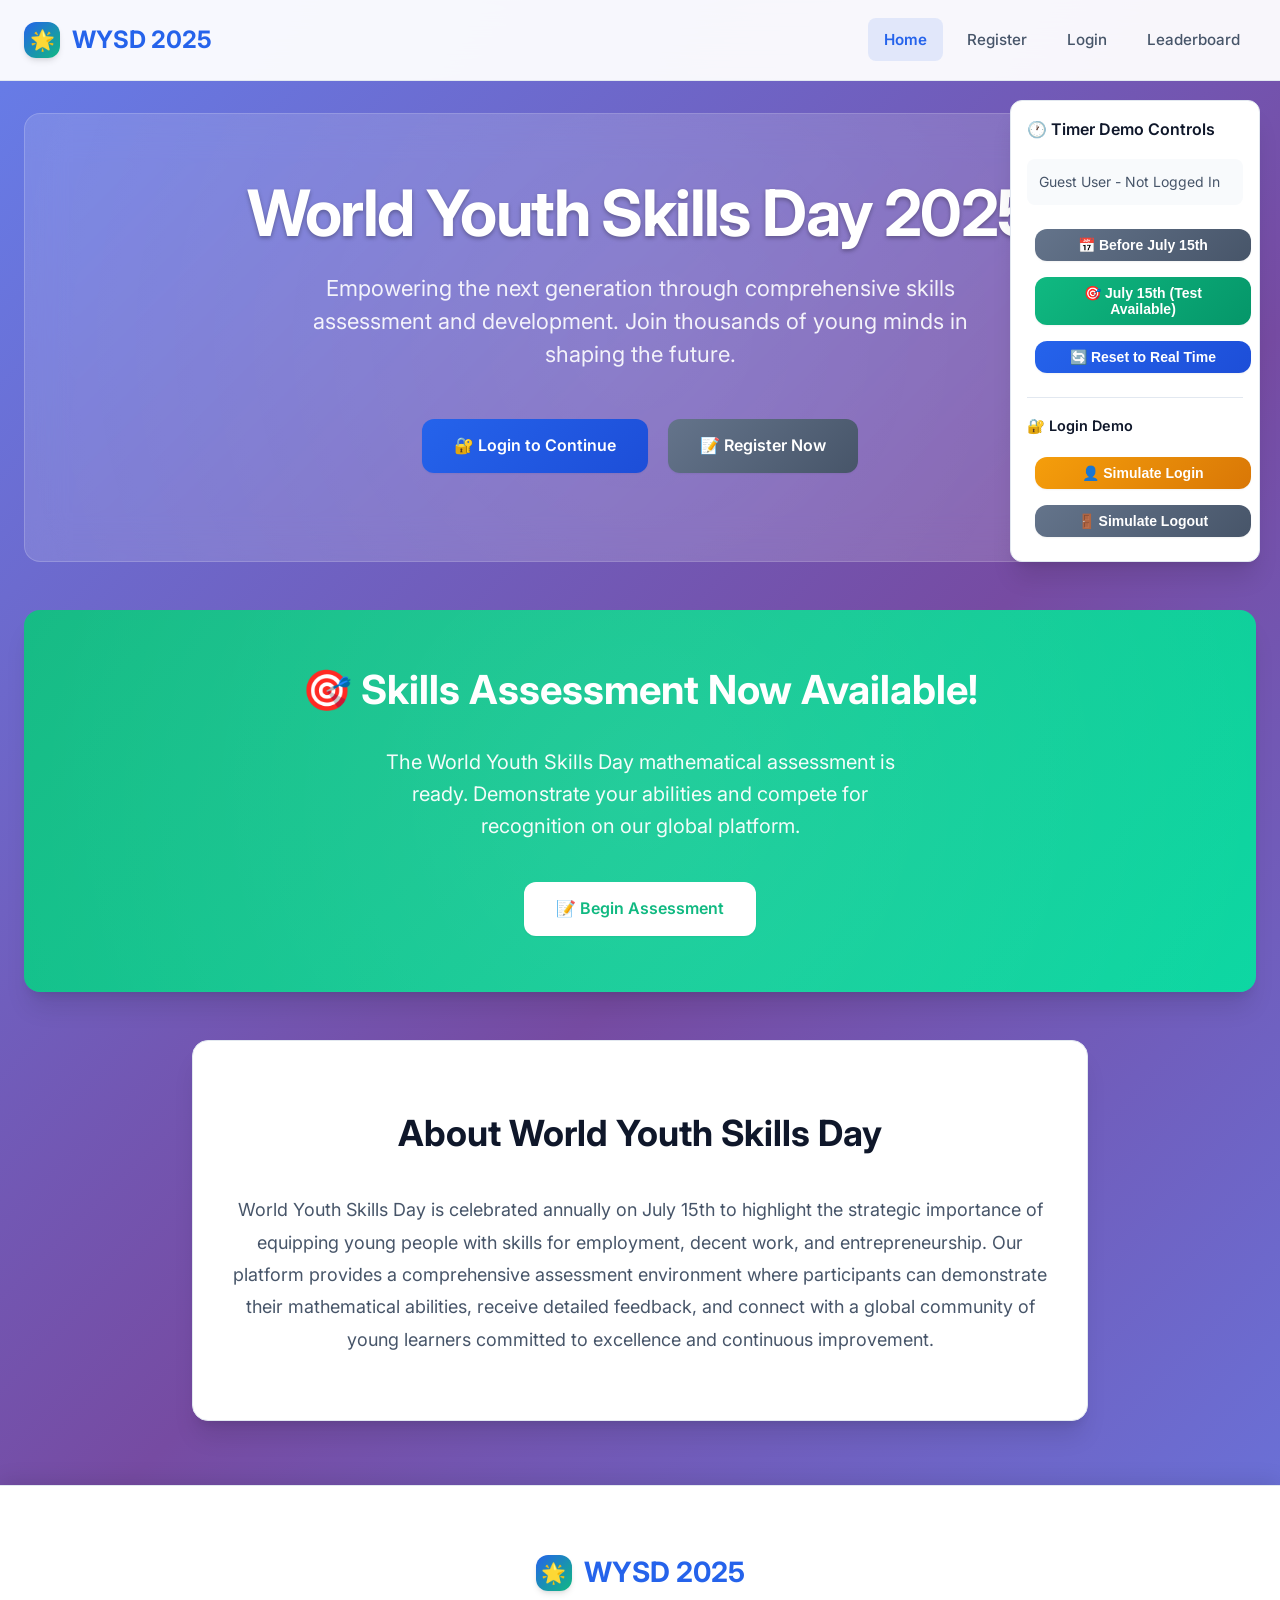
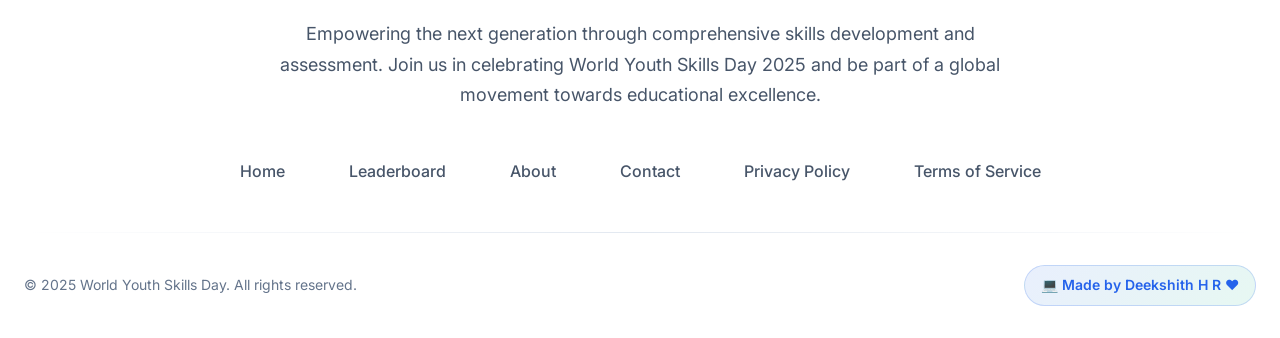
==== index.html @ 83faa848 "first commit" ====
<!DOCTYPE html>
<html lang="en">
<head>
    <meta charset="UTF-8">
    <meta name="viewport" content="width=device-width, initial-scale=1.0">
    <title>World Youth Skills Day 2025 - Empowering Tomorrow's Leaders</title>
    <meta name="description" content="Join World Youth Skills Day 2025 - A global initiative to test and develop mathematical skills among youth. Participate in our comprehensive assessment program.">
    <link rel="preconnect" href="https://fonts.googleapis.com">
    <link rel="preconnect" href="https://fonts.gstatic.com" crossorigin>
    <link href="https://fonts.googleapis.com/css2?family=Inter:wght@300;400;500;600;700&display=swap" rel="stylesheet">
    <style>
        :root {
            --primary-color: #2563eb;
            --primary-hover: #1d4ed8;
            --secondary-color: #64748b;
            --accent-color: #10b981;
            --accent-hover: #059669;
            --danger-color: #ef4444;
            --danger-hover: #dc2626;
            --warning-color: #f59e0b;
            --warning-hover: #d97706;
            --background-primary: #ffffff;
            --background-secondary: #f8fafc;
            --background-accent: #f1f5f9;
            --text-primary: #0f172a;
            --text-secondary: #475569;
            --text-tertiary: #64748b;
            --border-color: #e2e8f0;
            --border-hover: #cbd5e1;
            --shadow-sm: 0 1px 2px 0 rgb(0 0 0 / 0.05);
            --shadow-md: 0 4px 6px -1px rgb(0 0 0 / 0.1), 0 2px 4px -2px rgb(0 0 0 / 0.1);
            --shadow-lg: 0 10px 15px -3px rgb(0 0 0 / 0.1), 0 4px 6px -4px rgb(0 0 0 / 0.1);
            --shadow-xl: 0 20px 25px -5px rgb(0 0 0 / 0.1), 0 8px 10px -6px rgb(0 0 0 / 0.1);
            --radius-sm: 0.375rem;
            --radius-md: 0.5rem;
            --radius-lg: 0.75rem;
            --radius-xl: 1rem;
        }

        * {
            margin: 0;
            padding: 0;
            box-sizing: border-box;
        }

        body {
            font-family: 'Inter', -apple-system, BlinkMacSystemFont, 'Segoe UI', sans-serif;
            line-height: 1.6;
            color: var(--text-primary);
            background: linear-gradient(135deg, #667eea 0%, #764ba2 50%, #667eea 100%);
            min-height: 100vh;
            -webkit-font-smoothing: antialiased;
            -moz-osx-font-smoothing: grayscale;
        }

        .container {
            max-width: 1280px;
            margin: 0 auto;
            padding: 0 1.5rem;
        }

        /* Professional Header */
        header {
            background: rgba(255, 255, 255, 0.95);
            backdrop-filter: blur(20px);
            border-bottom: 1px solid var(--border-color);
            position: sticky;
            top: 0;
            z-index: 1000;
            transition: all 0.3s ease;
        }

        nav {
            display: flex;
            justify-content: space-between;
            align-items: center;
            max-width: 1280px;
            margin: 0 auto;
            padding: 1rem 1.5rem;
            height: 80px;
        }

        .logo {
            display: flex;
            align-items: center;
            gap: 0.75rem;
            text-decoration: none;
            color: var(--primary-color);
            font-weight: 700;
            font-size: 1.5rem;
            transition: all 0.3s ease;
        }

        .logo:hover {
            transform: translateY(-1px);
        }

        .logo-icon {
            width: 36px;
            height: 36px;
            background: linear-gradient(135deg, var(--primary-color), var(--accent-color));
            border-radius: var(--radius-lg);
            display: flex;
            align-items: center;
            justify-content: center;
            color: white;
            font-size: 1.25rem;
            box-shadow: var(--shadow-md);
        }

        /* Desktop Navigation */
        .nav-links {
            display: flex;
            list-style: none;
            gap: 0.5rem;
            align-items: center;
        }

        .nav-links a {
            text-decoration: none;
            color: var(--text-secondary);
            font-weight: 500;
            font-size: 0.95rem;
            padding: 0.75rem 1rem;
            border-radius: var(--radius-md);
            transition: all 0.3s ease;
            position: relative;
        }

        .nav-links a:hover {
            color: var(--primary-color);
            background: rgba(37, 99, 235, 0.1);
            transform: translateY(-1px);
        }

        .nav-links a.active {
            color: var(--primary-color);
            background: rgba(37, 99, 235, 0.1);
            font-weight: 600;
        }

        /* User Info Section */
        .user-info {
            display: flex;
            align-items: center;
            gap: 1rem;
        }

        .user-avatar {
            width: 40px;
            height: 40px;
            background: linear-gradient(135deg, var(--primary-color), var(--accent-color));
            border-radius: 50%;
            display: flex;
            align-items: center;
            justify-content: center;
            color: white;
            font-weight: 600;
            font-size: 1rem;
            box-shadow: var(--shadow-md);
        }

        .user-details {
            display: flex;
            flex-direction: column;
        }

        .user-name {
            font-weight: 600;
            color: var(--text-primary);
            font-size: 0.9rem;
            line-height: 1.2;
        }

        .user-badge {
            background: linear-gradient(135deg, var(--accent-color), #06d6a0);
            color: white;
            padding: 0.125rem 0.5rem;
            border-radius: 9999px;
            font-size: 0.7rem;
            font-weight: 600;
            text-transform: uppercase;
            letter-spacing: 0.025em;
        }

        .logout-btn {
            background: var(--danger-color);
            color: white;
            border: none;
            padding: 0.5rem 1rem;
            border-radius: var(--radius-md);
            cursor: pointer;
            font-size: 0.875rem;
            font-weight: 500;
            transition: all 0.3s ease;
            box-shadow: var(--shadow-sm);
        }

        .logout-btn:hover {
            background: var(--danger-hover);
            transform: translateY(-1px);
            box-shadow: var(--shadow-md);
        }

        /* Mobile Menu Toggle */
        .mobile-menu-toggle {
            display: none;
            background: var(--primary-color);
            color: white;
            border: none;
            padding: 0.75rem;
            border-radius: var(--radius-md);
            cursor: pointer;
            font-size: 1.125rem;
            transition: all 0.3s ease;
            box-shadow: var(--shadow-sm);
        }

        .mobile-menu-toggle:hover {
            background: var(--primary-hover);
            transform: scale(1.05);
        }

        .mobile-menu-toggle:active {
            transform: scale(0.95);
        }

        /* Mobile Navigation */
        .mobile-nav-overlay {
            position: fixed;
            top: 0;
            left: 0;
            width: 100%;
            height: 100%;
            background: rgba(0, 0, 0, 0.5);
            backdrop-filter: blur(4px);
            z-index: 1001;
            opacity: 0;
            visibility: hidden;
            transition: all 0.3s ease;
        }

        .mobile-nav-overlay.active {
            opacity: 1;
            visibility: visible;
        }

        .mobile-nav-menu {
            position: fixed;
            top: 0;
            right: -100%;
            width: min(400px, 85vw);
            height: 100%;
            background: var(--background-primary);
            box-shadow: var(--shadow-xl);
            transition: right 0.3s ease;
            z-index: 1002;
            display: flex;
            flex-direction: column;
        }

        .mobile-nav-menu.open {
            right: 0;
        }

        .mobile-nav-header {
            background: linear-gradient(135deg, var(--primary-color), var(--accent-color));
            color: white;
            padding: 2rem 1.5rem;
            display: flex;
            justify-content: space-between;
            align-items: center;
        }

        .mobile-nav-title {
            font-weight: 700;
            font-size: 1.25rem;
            display: flex;
            align-items: center;
            gap: 0.75rem;
        }

        .mobile-close-btn {
            background: rgba(255, 255, 255, 0.2);
            border: none;
            color: white;
            font-size: 1.5rem;
            cursor: pointer;
            padding: 0.5rem;
            border-radius: var(--radius-md);
            transition: all 0.3s ease;
            width: 40px;
            height: 40px;
            display: flex;
            align-items: center;
            justify-content: center;
        }

        .mobile-close-btn:hover {
            background: rgba(255, 255, 255, 0.3);
            transform: scale(1.1);
        }

        .mobile-nav-content {
            flex: 1;
            padding: 1.5rem;
            display: flex;
            flex-direction: column;
            overflow-y: auto;
        }

        .mobile-nav-links {
            list-style: none;
            margin-bottom: 2rem;
        }

        .mobile-nav-links li {
            margin-bottom: 0.25rem;
        }

        .mobile-nav-links a {
            text-decoration: none;
            color: var(--text-secondary);
            font-weight: 500;
            font-size: 1rem;
            padding: 1rem 1.25rem;
            display: flex;
            align-items: center;
            gap: 1rem;
            border-radius: var(--radius-lg);
            transition: all 0.3s ease;
            border-left: 3px solid transparent;
        }

        .mobile-nav-links a:hover {
            background: var(--background-accent);
            color: var(--primary-color);
            border-left-color: var(--primary-color);
            transform: translateX(0.25rem);
        }

        .mobile-nav-links a.active {
            background: linear-gradient(135deg, var(--primary-color), var(--accent-color));
            color: white;
            border-left-color: var(--warning-color);
            box-shadow: var(--shadow-md);
        }

        .mobile-user-section {
            border-top: 1px solid var(--border-color);
            padding-top: 1.5rem;
            margin-top: auto;
        }

        .mobile-user-info {
            display: flex;
            align-items: center;
            gap: 1rem;
            margin-bottom: 1.5rem;
            padding: 1rem;
            background: var(--background-secondary);
            border-radius: var(--radius-lg);
        }

        /* Professional Hero Section */
        .hero {
            text-align: center;
            padding: 4rem 0 5rem;
            background: rgba(255, 255, 255, 0.1);
            border-radius: var(--radius-xl);
            margin: 2rem 0;
            backdrop-filter: blur(20px);
            border: 1px solid rgba(255, 255, 255, 0.2);
            position: relative;
            overflow: hidden;
        }

        .hero::before {
            content: '';
            position: absolute;
            top: -50%;
            left: -50%;
            width: 200%;
            height: 200%;
            background: radial-gradient(circle, rgba(255,255,255,0.1) 0%, transparent 70%);
            animation: heroFloat 8s ease-in-out infinite;
        }

        @keyframes heroFloat {
            0%, 100% { transform: translateY(0px) rotate(0deg); }
            50% { transform: translateY(-30px) rotate(180deg); }
        }

        .hero-content {
            position: relative;
            z-index: 2;
        }

        .hero h1 {
            font-size: clamp(2.5rem, 5vw, 4rem);
            font-weight: 700;
            margin-bottom: 1.5rem;
            color: white;
            text-shadow: 0 2px 4px rgba(0,0,0,0.3);
            line-height: 1.1;
            letter-spacing: -0.025em;
        }

        .hero-subtitle {
            font-size: clamp(1.1rem, 2vw, 1.375rem);
            margin-bottom: 2.5rem;
            color: rgba(255, 255, 255, 0.9);
            font-weight: 400;
            max-width: 42rem;
            margin-left: auto;
            margin-right: auto;
            line-height: 1.5;
        }

        .hero-welcome {
            background: rgba(255, 255, 255, 0.15);
            backdrop-filter: blur(10px);
            padding: 2rem;
            border-radius: var(--radius-xl);
            margin-bottom: 2.5rem;
            border: 1px solid rgba(255, 255, 255, 0.2);
            max-width: 32rem;
            margin-left: auto;
            margin-right: auto;
        }

        .hero-welcome h2 {
            color: white;
            margin-bottom: 0.75rem;
            font-size: 1.75rem;
            font-weight: 600;
        }

        .hero-welcome p {
            color: rgba(255, 255, 255, 0.9);
            font-size: 1.125rem;
        }

        /* Professional Buttons */
        .btn {
            display: inline-flex;
            align-items: center;
            justify-content: center;
            gap: 0.5rem;
            padding: 0.875rem 2rem;
            font-size: 1rem;
            font-weight: 600;
            text-decoration: none;
            border-radius: var(--radius-lg);
            transition: all 0.3s ease;
            border: none;
            cursor: pointer;
            margin: 0.5rem;
            box-shadow: var(--shadow-sm);
            position: relative;
            overflow: hidden;
        }

        .btn::before {
            content: '';
            position: absolute;
            top: 50%;
            left: 50%;
            width: 0;
            height: 0;
            background: rgba(255, 255, 255, 0.2);
            border-radius: 50%;
            transform: translate(-50%, -50%);
            transition: width 0.3s, height 0.3s;
        }

        .btn:hover::before {
            width: 200%;
            height: 200%;
        }

        .btn:hover {
            transform: translateY(-2px);
            box-shadow: var(--shadow-lg);
        }

        .btn:active {
            transform: translateY(0);
        }

        .btn.primary {
            background: linear-gradient(135deg, var(--primary-color), var(--primary-hover));
            color: white;
        }

        .btn.secondary {
            background: linear-gradient(135deg, var(--secondary-color), #475569);
            color: white;
        }

        .btn.success {
            background: linear-gradient(135deg, var(--accent-color), var(--accent-hover));
            color: white;
        }

        .btn.warning {
            background: linear-gradient(135deg, var(--warning-color), var(--warning-hover));
            color: white;
        }

        .btn:disabled {
            opacity: 0.6;
            cursor: not-allowed;
            transform: none;
        }

        /* Professional Quick Actions */
        .quick-actions {
            background: var(--background-primary);
            padding: 3rem 2.5rem;
            border-radius: var(--radius-xl);
            margin: 3rem 0;
            text-align: center;
            box-shadow: var(--shadow-xl);
            border: 1px solid var(--border-color);
        }

        .quick-actions h2 {
            margin-bottom: 1rem;
            color: var(--text-primary);
            font-size: 2.25rem;
            font-weight: 700;
        }

        .quick-actions-subtitle {
            color: var(--text-secondary);
            font-size: 1.125rem;
            margin-bottom: 3rem;
            max-width: 32rem;
            margin-left: auto;
            margin-right: auto;
        }

        .actions-grid {
            display: grid;
            grid-template-columns: repeat(auto-fit, minmax(280px, 1fr));
            gap: 2rem;
            margin-top: 2rem;
        }

        .action-card {
            background: var(--background-secondary);
            padding: 2.5rem 2rem;
            border-radius: var(--radius-xl);
            text-align: center;
            transition: all 0.3s ease;
            border: 1px solid var(--border-color);
            position: relative;
            overflow: hidden;
        }

        .action-card::before {
            content: '';
            position: absolute;
            top: -50%;
            right: -50%;
            width: 100%;
            height: 100%;
            background: linear-gradient(135deg, rgba(37, 99, 235, 0.05), rgba(16, 185, 129, 0.05));
            border-radius: 50%;
            transition: transform 0.3s ease;
        }

        .action-card:hover::before {
            transform: scale(1.5);
        }

        .action-card:hover {
            transform: translateY(-8px);
            box-shadow: var(--shadow-xl);
            border-color: var(--primary-color);
        }

        .action-card-icon {
            width: 64px;
            height: 64px;
            background: linear-gradient(135deg, var(--primary-color), var(--accent-color));
            border-radius: var(--radius-xl);
            display: flex;
            align-items: center;
            justify-content: center;
            color: white;
            font-size: 1.75rem;
            margin: 0 auto 1.5rem;
            box-shadow: var(--shadow-md);
        }

        .action-card h3 {
            color: var(--text-primary);
            margin-bottom: 1rem;
            font-size: 1.375rem;
            font-weight: 600;
            position: relative;
            z-index: 2;
        }

        .action-card p {
            color: var(--text-secondary);
            margin-bottom: 2rem;
            line-height: 1.6;
            position: relative;
            z-index: 2;
        }

        /* Professional Countdown */
        .countdown {
            background: var(--background-primary);
            padding: 3rem 2rem;
            border-radius: var(--radius-xl);
            margin: 3rem 0;
            text-align: center;
            box-shadow: var(--shadow-xl);
            border: 1px solid var(--border-color);
        }

        .countdown h2 {
            margin-bottom: 2rem;
            color: var(--text-primary);
            font-size: 2rem;
            font-weight: 700;
        }

        .countdown-display {
            display: flex;
            justify-content: center;
            gap: 1.5rem;
            flex-wrap: wrap;
        }

        .countdown-item {
            background: linear-gradient(135deg, var(--primary-color), var(--accent-color));
            color: white;
            padding: 2rem 1.5rem;
            border-radius: var(--radius-xl);
            min-width: 100px;
            text-align: center;
            position: relative;
            overflow: hidden;
            box-shadow: var(--shadow-lg);
        }

        .countdown-item::before {
            content: '';
            position: absolute;
            top: 0;
            left: -100%;
            width: 100%;
            height: 100%;
            background: linear-gradient(90deg, transparent, rgba(255,255,255,0.2), transparent);
            animation: shimmer 3s infinite;
        }

        @keyframes shimmer {
            0% { left: -100%; }
            100% { left: 100%; }
        }

        .countdown-item .number {
            font-size: 2.5rem;
            font-weight: 700;
            display: block;
            position: relative;
            z-index: 2;
            line-height: 1;
        }

        .countdown-item .label {
            font-size: 0.875rem;
            opacity: 0.9;
            position: relative;
            z-index: 2;
            font-weight: 500;
            text-transform: uppercase;
            letter-spacing: 0.05em;
        }

        /* Test Available Section */
        .test-available {
            background: linear-gradient(135deg, var(--accent-color), #06d6a0);
            color: white;
            padding: 3rem 2rem;
            border-radius: var(--radius-xl);
            text-align: center;
            margin: 3rem 0;
            box-shadow: var(--shadow-xl);
            position: relative;
            overflow: hidden;
        }

        .test-available::before {
            content: '';
            position: absolute;
            top: -50%;
            right: -50%;
            width: 200%;
            height: 200%;
            background: radial-gradient(circle, rgba(255,255,255,0.1) 0%, transparent 70%);
            animation: testPulse 6s ease-in-out infinite;
        }

        @keyframes testPulse {
            0%, 100% { transform: scale(1) rotate(0deg); }
            50% { transform: scale(1.1) rotate(180deg); }
        }

        .test-available h2 {
            margin-bottom: 1.5rem;
            font-size: 2.5rem;
            font-weight: 700;
            position: relative;
            z-index: 2;
        }

        .test-available p {
            font-size: 1.25rem;
            margin-bottom: 2rem;
            opacity: 0.95;
            position: relative;
            z-index: 2;
            max-width: 32rem;
            margin-left: auto;
            margin-right: auto;
        }

        /* About Section */
        .about-section {
            background: var(--background-primary);
            padding: 4rem 2.5rem;
            border-radius: var(--radius-xl);
            text-align: center;
            box-shadow: var(--shadow-xl);
            max-width: 56rem;
            margin: 3rem auto;
            border: 1px solid var(--border-color);
        }

        .about-section h2 {
            margin-bottom: 2rem;
            color: var(--text-primary);
            font-size: 2.25rem;
            font-weight: 700;
        }

        .about-section p {
            line-height: 1.8;
            color: var(--text-secondary);
            font-size: 1.125rem;
        }

        /* Professional Footer */
        .footer {
            background: var(--background-primary);
            backdrop-filter: blur(20px);
            padding: 4rem 0 2rem;
            margin-top: 4rem;
            box-shadow: 0 -4px 20px rgba(0,0,0,0.1);
            border-top: 1px solid var(--border-color);
        }

        .footer-content {
            max-width: 1280px;
            margin: 0 auto;
            padding: 0 1.5rem;
            text-align: center;
        }

        .footer-logo {
            font-size: 1.75rem;
            font-weight: 700;
            color: var(--primary-color);
            margin-bottom: 1.5rem;
            display: flex;
            align-items: center;
            justify-content: center;
            gap: 0.75rem;
        }

        .footer-description {
            color: var(--text-secondary);
            margin-bottom: 2.5rem;
            font-size: 1.125rem;
            max-width: 48rem;
            margin-left: auto;
            margin-right: auto;
            line-height: 1.7;
        }

        .footer-links {
            display: flex;
            justify-content: center;
            gap: 2rem;
            margin-bottom: 2.5rem;
            flex-wrap: wrap;
        }

        .footer-links a {
            color: var(--text-secondary);
            text-decoration: none;
            font-weight: 500;
            transition: all 0.3s ease;
            padding: 0.5rem 1rem;
            border-radius: var(--radius-md);
        }

        .footer-links a:hover {
            color: var(--primary-color);
            background: rgba(37, 99, 235, 0.1);
            transform: translateY(-1px);
        }

        .footer-divider {
            height: 1px;
            background: linear-gradient(90deg, transparent, var(--border-color), transparent);
            margin: 2rem 0;
        }

        .footer-bottom {
            display: flex;
            justify-content: space-between;
            align-items: center;
            color: var(--text-tertiary);
            font-size: 0.875rem;
            flex-wrap: wrap;
            gap: 1rem;
        }

        .footer-copyright {
            display: flex;
            align-items: center;
            gap: 0.5rem;
        }

        .footer-developer {
            display: flex;
            align-items: center;
            gap: 0.5rem;
            color: var(--primary-color);
            font-weight: 600;
            background: linear-gradient(135deg, rgba(37, 99, 235, 0.1), rgba(16, 185, 129, 0.1));
            padding: 0.5rem 1rem;
            border-radius: 9999px;
            border: 1px solid rgba(37, 99, 235, 0.2);
        }

        /* Loading State */
        .loading {
            text-align: center;
            padding: 3rem;
            color: rgba(255, 255, 255, 0.9);
        }

        .spinner {
            width: 40px;
            height: 40px;
            border: 3px solid rgba(255, 255, 255, 0.3);
            border-top: 3px solid white;
            border-radius: 50%;
            animation: spin 1s linear infinite;
            display: inline-block;
            margin-bottom: 1rem;
        }

        @keyframes spin {
            0% { transform: rotate(0deg); }
            100% { transform: rotate(360deg); }
        }

        /* Utility Classes */
        .hidden {
            display: none !important;
        }

        .sr-only {
            position: absolute;
            width: 1px;
            height: 1px;
            padding: 0;
            margin: -1px;
            overflow: hidden;
            clip: rect(0, 0, 0, 0);
            white-space: nowrap;
            border: 0;
        }

        /* Demo Controls */
        .demo-controls {
            position: fixed;
            top: 100px;
            right: 20px;
            background: var(--background-primary);
            padding: 1rem;
            border-radius: var(--radius-lg);
            box-shadow: var(--shadow-xl);
            border: 1px solid var(--border-color);
            z-index: 999;
            max-width: 250px;
        }

        .demo-controls h3 {
            margin-bottom: 1rem;
            color: var(--text-primary);
            font-size: 1rem;
            font-weight: 600;
        }

        .demo-controls button {
            width: 100%;
            margin-bottom: 0.5rem;
            padding: 0.5rem 1rem;
            font-size: 0.875rem;
        }

        .demo-status {
            background: var(--background-secondary);
            padding: 0.75rem;
            border-radius: var(--radius-md);
            margin-bottom: 1rem;
            color: var(--text-secondary);
            font-size: 0.875rem;
        }

        .demo-login-section {
            border-top: 1px solid var(--border-color);
            padding-top: 1rem;
            margin-top: 1rem;
        }

        .demo-login-section h4 {
            color: var(--text-primary);
            font-size: 0.9rem;
            font-weight: 600;
            margin-bottom: 0.75rem;
        }

        /* Responsive Design */
        @media (max-width: 768px) {
            .nav-links {
                display: none;
            }

            .user-info {
                display: none;
            }

            .mobile-menu-toggle {
                display: block;
            }

            .container {
                padding: 0 1rem;
            }

            .hero {
                padding: 3rem 0 4rem;
                margin: 1.5rem 0;
            }

            .quick-actions {
                padding: 2.5rem 1.5rem;
            }

            .actions-grid {
                grid-template-columns: 1fr;
                gap: 1.5rem;
            }

            .action-card {
                padding: 2rem 1.5rem;
            }

            .countdown {
                padding: 2.5rem 1.5rem;
            }

            .countdown-display {
                gap: 1rem;
            }

            .countdown-item {
                min-width: 80px;
                padding: 1.5rem 1rem;
            }

            .countdown-item .number {
                font-size: 2rem;
            }

            .footer-bottom {
                flex-direction: column;
                text-align: center;
                gap: 1.5rem;
            }

            .footer-links {
                gap: 1.5rem;
                justify-content: center;
            }

            .demo-controls {
                position: relative;
                top: auto;
                right: auto;
                margin: 2rem auto;
                width: 100%;
                max-width: none;
            }
        }

        @media (max-width: 480px) {
            .hero h1 {
                font-size: 2rem;
            }
            
            .countdown-item .number {
                font-size: 1.75rem;
            }

            .hero-welcome h2 {
                font-size: 1.5rem;
            }

            .mobile-nav-menu {
                width: 100%;
                right: -100%;
            }

            .footer-links {
                flex-direction: column;
                gap: 1rem;
            }

            .about-section {
                padding: 3rem 1.5rem;
            }
        }
    </style>
</head>
<body>
    <header>
        <nav>
            <a href="index.html" class="logo" aria-label="WYSD 2025 Home">
                <div class="logo-icon">🌟</div>
                <span>WYSD 2025</span>
            </a>

            <!-- Desktop Navigation -->
            <ul class="nav-links" id="guestNav" role="menubar">
                <li role="none"><a href="index.html" class="active" role="menuitem">Home</a></li>
                <li role="none"><a href="register.html" role="menuitem">Register</a></li>
                <li role="none"><a href="login.html" role="menuitem">Login</a></li>
                <li role="none"><a href="leaderboard.html" role="menuitem">Leaderboard</a></li>
            </ul>

            <!-- User Navigation (Hidden by default) -->
            <ul class="nav-links hidden" id="userNav" role="menubar">
                <li role="none"><a href="index.html" class="active" role="menuitem">Home</a></li>
                <li role="none"><a href="dashboard.html" role="menuitem">Dashboard</a></li>
                <li role="none"><a href="test.html" role="menuitem">Test</a></li>
                <li role="none"><a href="leaderboard.html" role="menuitem">Leaderboard</a></li>
            </ul>

            <!-- Desktop User Info -->
            <div class="user-info hidden" id="userInfo">
                <div class="user-avatar" id="userAvatar" aria-label="User Avatar">U</div>
                <div class="user-details">
                    <span class="user-name" id="userName">User</span>
                    <span class="user-badge">PARTICIPANT</span>
                </div>
                <button class="logout-btn" onclick="logout()" aria-label="Logout">Logout</button>
            </div>

            <!-- Mobile Menu Toggle -->
            <button 
                class="mobile-menu-toggle" 
                onclick="toggleMobileMenu()" 
                aria-label="Open navigation menu"
                aria-expanded="false"
                aria-controls="mobileNavMenu"
            >
                ☰
            </button>
        </nav>
    </header>

    <!-- Mobile Navigation Overlay -->
    <div class="mobile-nav-overlay" id="mobileNavOverlay" onclick="closeMobileMenu()"></div>
    
    <!-- Mobile Navigation Menu -->
    <div class="mobile-nav-menu" id="mobileNavMenu" role="dialog" aria-modal="true" aria-labelledby="mobileNavTitle">
        <div class="mobile-nav-header">
            <div class="mobile-nav-title" id="mobileNavTitle">
                <div class="logo-icon">🌟</div>
                WYSD 2025
            </div>
            <button 
                class="mobile-close-btn" 
                onclick="closeMobileMenu()" 
                aria-label="Close navigation menu"
            >
                ×
            </button>
        </div>
        
        <div class="mobile-nav-content">
            <!-- Guest Mobile Navigation -->
            <ul class="mobile-nav-links" id="mobileGuestNav" role="menu">
                <li role="none"><a href="index.html" class="active" role="menuitem">🏠 Home</a></li>
                <li role="none"><a href="register.html" role="menuitem">📝 Register</a></li>
                <li role="none"><a href="login.html" role="menuitem">🔐 Login</a></li>
                <li role="none"><a href="leaderboard.html" role="menuitem">🏆 Leaderboard</a></li>
            </ul>

            <!-- User Mobile Navigation (Hidden by default) -->
            <ul class="mobile-nav-links hidden" id="mobileUserNav" role="menu">
                <li role="none"><a href="index.html" class="active" role="menuitem">🏠 Home</a></li>
                <li role="none"><a href="dashboard.html" role="menuitem">📊 Dashboard</a></li>
                <li role="none"><a href="test.html" role="menuitem">📝 Test</a></li>
                <li role="none"><a href="leaderboard.html" role="menuitem">🏆 Leaderboard</a></li>
            </ul>
            
            <!-- Mobile User Section -->
            <div class="mobile-user-section hidden" id="mobileUserSection">
                <div class="mobile-user-info">
                    <div class="user-avatar" id="mobileUserAvatar">U</div>
                    <div>
                        <div class="user-name" id="mobileUserName">User</div>
                        <div class="user-badge">PARTICIPANT</div>
                    </div>
                </div>
                <button class="btn primary" onclick="logout()" style="width: 100%;">
                    🔐 Logout
                </button>
            </div>
        </div>
    </div>

    <!-- Demo Controls -->
    <div class="demo-controls">
        <h3>🕐 Timer Demo Controls</h3>
        <div class="demo-status" id="demoStatus">
            Current Status: Loading...
        </div>
        <button class="btn secondary" onclick="simulateBeforeJuly15()">
            📅 Before July 15th
        </button>
        <button class="btn success" onclick="simulateJuly15()">
            🎯 July 15th (Test Available)
        </button>
        <button class="btn primary" onclick="resetToActualTime()">
            🔄 Reset to Real Time
        </button>
        
        <div class="demo-login-section">
            <h4>🔐 Login Demo</h4>
            <button class="btn warning" onclick="simulateLogin()">
                👤 Simulate Login
            </button>
            <button class="btn secondary" onclick="simulateLogout()">
                🚪 Simulate Logout
            </button>
        </div>
    </div>

    <div class="container">
        <!-- Loading State -->
        <div id="loadingState" class="hero">
            <div class="loading">
                <div class="spinner"></div>
                <h2>Loading Your Experience...</h2>
                <p>Preparing the World Youth Skills Day platform</p>
            </div>
        </div>

        <!-- Guest User Content -->
        <div id="guestContent" class="hidden">
            <div class="hero">
                <div class="hero-content">
                    <h1>World Youth Skills Day 2025</h1>
                    <p class="hero-subtitle">
                        Empowering the next generation through comprehensive skills assessment and development. 
                        Join thousands of young minds in shaping the future.
                    </p>
                    <div>
                        <a href="login.html" class="btn primary">
                            🔐 Login to Continue
                        </a>
                        <a href="register.html" class="btn secondary">
                            📝 Register Now
                        </a>
                    </div>
                </div>
            </div>
        </div>

        <!-- Logged-in User Content -->
        <div id="userContent" class="hidden">
            <div class="hero">
                <div class="hero-content">
                    <h1>World Youth Skills Day 2025</h1>
                    <div class="hero-welcome">
                        <h2>Welcome back! 👋</h2>
                        <p>Ready to showcase your skills and compete with talented individuals worldwide?</p>
                    </div>
                    <div id="userActionButtons">
                        <!-- Buttons will be dynamically inserted here -->
                    </div>
                </div>
            </div>

            <div class="quick-actions">
                <h2>🚀 Quick Actions</h2>
                <p class="quick-actions-subtitle">
                    Access your personalized dashboard and explore available features
                </p>
                <div class="actions-grid">
                    <div class="action-card">
                        <div class="action-card-icon">📊</div>
                        <h3>Personal Dashboard</h3>
                        <p>Monitor your progress, view detailed analytics, and track your performance metrics</p>
                        <a href="dashboard.html" class="btn secondary">Access Dashboard</a>
                    </div>
                    <div class="action-card">
                        <div class="action-card-icon">🏆</div>
                        <h3>Global Leaderboard</h3>
                        <p>See how you rank against participants worldwide and discover top performers</p>
                        <a href="leaderboard.html" class="btn secondary">View Rankings</a>
                    </div>
                    <div class="action-card" id="testActionCard">
                        <div class="action-card-icon">📝</div>
                        <h3>Skills Assessment</h3>
                        <p id="testActionText">Participate in our comprehensive mathematical skills evaluation</p>
                        <div id="testActionButton">
                            <!-- Button will be dynamically inserted -->
                        </div>
                    </div>
                </div>
            </div>
        </div>

        <!-- Countdown Timer (shown when test is not available) -->
        <div class="countdown" id="countdownSection">
            <h2 id="countdownTitle">Assessment Available July 15th</h2>
            <div class="countdown-display" id="countdownDisplay">
                <div class="countdown-item">
                    <span class="number" id="days">00</span>
                    <span class="label">Days</span>
                </div>
                <div class="countdown-item">
                    <span class="number" id="hours">00</span>
                    <span class="label">Hours</span>
                </div>
                <div class="countdown-item">
                    <span class="number" id="minutes">00</span>
                    <span class="label">Minutes</span>
                </div>
                <div class="countdown-item">
                    <span class="number" id="seconds">00</span>
                    <span class="label">Seconds</span>
                </div>
            </div>
        </div>

        <!-- Test Available Section (shown when test is available) -->
        <div class="test-available hidden" id="testAvailableSection">
            <h2>🎯 Skills Assessment Now Available!</h2>
            <p>
                The World Youth Skills Day mathematical assessment is ready. 
                Demonstrate your abilities and compete for recognition on our global platform.
            </p>
            <a href="test.html" class="btn" style="background: white; color: var(--accent-color); font-weight: 600;">
                📝 Begin Assessment
            </a>
        </div>

        <div class="about-section">
            <h2>About World Youth Skills Day</h2>
            <p>
                World Youth Skills Day is celebrated annually on July 15th to highlight the strategic importance 
                of equipping young people with skills for employment, decent work, and entrepreneurship. 
                Our platform provides a comprehensive assessment environment where participants can demonstrate 
                their mathematical abilities, receive detailed feedback, and connect with a global community 
                of young learners committed to excellence and continuous improvement.
            </p>
        </div>
    </div>

    <!-- Professional Footer -->
    <footer class="footer">
        <div class="footer-content">
            <div class="footer-logo">
                <div class="logo-icon">🌟</div>
                WYSD 2025
            </div>
            <p class="footer-description">
                Empowering the next generation through comprehensive skills development and assessment. 
                Join us in celebrating World Youth Skills Day 2025 and be part of a global movement 
                towards educational excellence.
            </p>
            
            <div class="footer-links">
                <a href="index.html">Home</a>
                <a href="leaderboard.html">Leaderboard</a>
                <a href="#about">About</a>
                <a href="#contact">Contact</a>
                <a href="#privacy">Privacy Policy</a>
                <a href="#terms">Terms of Service</a>
            </div>
            
            <div class="footer-divider"></div>
            
            <div class="footer-bottom">
                <div class="footer-copyright">
                    <span>© 2025 World Youth Skills Day. All rights reserved.</span>
                </div>
                <div class="footer-developer">
                    💻 Made by Deekshith H R ❤️
                </div>
            </div>
        </div>
    </footer>

    <script>
        // Global variables for timer control
        let countdownInterval;
        let simulatedDate = null; // null means use real time
        let currentUser = null;
        let isLoggedIn = false; // Track actual login state

        // Demo control functions
        window.simulateBeforeJuly15 = function() {
            simulatedDate = new Date('2025-07-10T10:30:00');
            updateDemoStatus('Simulating: July 10th, 2025 (Before July 15th)');
            updateCountdown();
            setupUserButtons();
        };

        window.simulateJuly15 = function() {
            simulatedDate = new Date('2025-07-15T00:00:00');
            updateDemoStatus('Simulating: July 15th, 2025 (Test Available)');
            updateCountdown();
            setupUserButtons();
        };

        window.resetToActualTime = function() {
            simulatedDate = null;
            updateDemoStatus('Using Real Time: ' + new Date().toLocaleDateString());
            updateCountdown();
            setupUserButtons();
        };

        // Demo login/logout functions
        window.simulateLogin = function() {
            const demoUser = {
                email: 'demo@wysd2025.com',
                name: 'Demo User',
                uid: 'demo-uid-' + Date.now()
            };

            // Store in localStorage
            localStorage.setItem('wysd_user', JSON.stringify(demoUser));
            
            // Update state
            currentUser = demoUser;
            isLoggedIn = true;
            
            // Update UI
            showContent(true, demoUser);
            updateDemoStatus('Demo User Logged In: ' + demoUser.email);
        };

        window.simulateLogout = function() {
            // Clear session
            localStorage.removeItem('wysd_user');
            
            // Update state
            currentUser = null;
            isLoggedIn = false;
            
            // Update UI
            showContent(false);
            updateDemoStatus('User Logged Out - Showing Guest Content');
        };

        function updateDemoStatus(status) {
            const statusElement = document.getElementById('demoStatus');
            if (statusElement) {
                statusElement.textContent = status;
            }
        }

        // Mobile navigation functions
        window.toggleMobileMenu = function() {
            const overlay = document.getElementById('mobileNavOverlay');
            const menu = document.getElementById('mobileNavMenu');
            const toggle = document.querySelector('.mobile-menu-toggle');
            
            if (!overlay || !menu || !toggle) return;
            
            overlay.classList.add('active');
            menu.classList.add('open');
            toggle.setAttribute('aria-expanded', 'true');
            document.body.style.overflow = 'hidden';
            
            const firstMenuItem = menu.querySelector('a[role="menuitem"]');
            if (firstMenuItem) firstMenuItem.focus();
        };

        window.closeMobileMenu = function() {
            const overlay = document.getElementById('mobileNavOverlay');
            const menu = document.getElementById('mobileNavMenu');
            const toggle = document.querySelector('.mobile-menu-toggle');
            
            if (!overlay || !menu || !toggle) return;
            
            overlay.classList.remove('active');
            menu.classList.remove('open');
            toggle.setAttribute('aria-expanded', 'false');
            document.body.style.overflow = '';
            toggle.focus();
        };

        // Generate user avatar initial
        function generateAvatar(name) {
            const initial = name ? name.charAt(0).toUpperCase() : 'U';
            const avatarElements = [
                document.getElementById('userAvatar'),
                document.getElementById('mobileUserAvatar')
            ];
            
            avatarElements.forEach(element => {
                if (element) element.textContent = initial;
            });
        }

        // Check if user is logged in - FIXED VERSION
        function checkAuthStatus() {
            const userSession = localStorage.getItem('wysd_user');
            
            if (userSession) {
                try {
                    const userData = JSON.parse(userSession);
                    // Validate the session data
                    if (userData && userData.email) {
                        return userData;
                    } else {
                        // Invalid session data, remove it
                        localStorage.removeItem('wysd_user');
                        return null;
                    }
                } catch (e) {
                    // Invalid JSON, remove it
                    localStorage.removeItem('wysd_user');
                    return null;
                }
            }
            
            // Return null if no valid session exists
            return null;
        }

        // Show content based on login status - FIXED VERSION
        function showContent(loggedIn, user = null) {
            const elements = {
                loadingState: document.getElementById('loadingState'),
                guestContent: document.getElementById('guestContent'),
                userContent: document.getElementById('userContent'),
                guestNav: document.getElementById('guestNav'),
                userNav: document.getElementById('userNav'),
                userInfo: document.getElementById('userInfo'),
                userName: document.getElementById('userName'),
                mobileGuestNav: document.getElementById('mobileGuestNav'),
                mobileUserNav: document.getElementById('mobileUserNav'),
                mobileUserSection: document.getElementById('mobileUserSection'),
                mobileUserName: document.getElementById('mobileUserName')
            };

            // Hide loading state
            if (elements.loadingState) {
                elements.loadingState.classList.add('hidden');
            }

            // Update login state
            isLoggedIn = loggedIn;
            currentUser = user;

            if (loggedIn && user) {
                // Show logged-in user content
                elements.guestContent?.classList.add('hidden');
                elements.userContent?.classList.remove('hidden');
                
                // Desktop navigation
                elements.guestNav?.classList.add('hidden');
                elements.userNav?.classList.remove('hidden');
                elements.userInfo?.classList.remove('hidden');
                
                // Mobile navigation
                elements.mobileGuestNav?.classList.add('hidden');
                elements.mobileUserNav?.classList.remove('hidden');
                elements.mobileUserSection?.classList.remove('hidden');
                
                // Update user info
                const displayName = user.name || user.email || 'User';
                if (elements.userName) {
                    elements.userName.textContent = displayName;
                }
                if (elements.mobileUserName) {
                    elements.mobileUserName.textContent = displayName;
                }
                
                // Generate avatar
                generateAvatar(displayName);
                
                // Setup user-specific buttons
                setupUserButtons();
            } else {
                // Show guest content
                elements.guestContent?.classList.remove('hidden');
                elements.userContent?.classList.add('hidden');
                
                // Desktop navigation
                elements.guestNav?.classList.remove('hidden');
                elements.userNav?.classList.add('hidden');
                elements.userInfo?.classList.add('hidden');
                
                // Mobile navigation
                elements.mobileGuestNav?.classList.remove('hidden');
                elements.mobileUserNav?.classList.add('hidden');
                elements.mobileUserSection?.classList.add('hidden');
            }

            // Always update countdown
            updateCountdown();
        }

        // Setup buttons based on test availability
        function setupUserButtons() {
            const userActionButtons = document.getElementById('userActionButtons');
            const testActionButton = document.getElementById('testActionButton');
            const testActionText = document.getElementById('testActionText');
            
            if (!userActionButtons || !testActionButton || !testActionText) return;
            
            const isTestAvailable = checkTestAvailability();
            
            if (isTestAvailable) {
                // Test is available
                userActionButtons.innerHTML = `
                    <a href="test.html" class="btn success">
                        📝 Begin Assessment
                    </a>
                    <a href="dashboard.html" class="btn secondary">
                        📊 View Dashboard
                    </a>
                    <a href="leaderboard.html" class="btn primary">
                        🏆 Global Rankings
                    </a>
                `;
                
                testActionText.textContent = "The comprehensive skills assessment is now available. Demonstrate your abilities and compete globally.";
                testActionButton.innerHTML = '<a href="test.html" class="btn success">Begin Assessment</a>';
            } else {
                // Test not available yet
                const timeLeft = getTimeUntilTest();
                
                userActionButtons.innerHTML = `
                    <a href="dashboard.html" class="btn secondary">
                        📊 View Dashboard
                    </a>
                    <a href="leaderboard.html" class="btn primary">
                        🏆 Current Rankings
                    </a>
                `;
                
                testActionText.textContent = `Assessment will be available on July 15th. ${timeLeft}`;
                testActionButton.innerHTML = '<button class="btn" disabled style="opacity: 0.6;">Assessment Coming Soon</button>';
            }
        }

        // Check if test is available
        function checkTestAvailability() {
            const currentTime = simulatedDate || new Date();
            const targetDate = new Date('2025-07-15T00:00:00');
            return currentTime >= targetDate;
        }

        // Get time until test
        function getTimeUntilTest() {
            const currentTime = simulatedDate || new Date();
            const targetDate = new Date('2025-07-15T00:00:00');
            const distance = targetDate.getTime() - currentTime.getTime();

            if (distance <= 0) {
                return "Assessment is now available!";
            }

            const days = Math.floor(distance / (1000 * 60 * 60 * 24));
            
            if (days > 0) {
                return `${days} day${days > 1 ? 's' : ''} remaining`;
            } else {
                const hours = Math.floor((distance % (1000 * 60 * 60 * 24)) / (1000 * 60 * 60));
                return `${hours} hour${hours > 1 ? 's' : ''} remaining`;
            }
        }

        // Enhanced countdown timer
        function updateCountdown() {
            const currentTime = simulatedDate || new Date();
            const targetDate = new Date('2025-07-15T00:00:00');
            const distance = targetDate.getTime() - currentTime.getTime();

            const countdownSection = document.getElementById('countdownSection');
            const testAvailableSection = document.getElementById('testAvailableSection');
            const countdownTitle = document.getElementById('countdownTitle');

            if (distance > 0) {
                // Show countdown - test not available yet
                countdownSection?.classList.remove('hidden');
                testAvailableSection?.classList.add('hidden');

                const days = Math.floor(distance / (1000 * 60 * 60 * 24));
                const hours = Math.floor((distance % (1000 * 60 * 60 * 24)) / (1000 * 60 * 60));
                const minutes = Math.floor((distance % (1000 * 60 * 60)) / (1000 * 60));
                const seconds = Math.floor((distance % (1000 * 60)) / 1000);

                // Update countdown title based on time remaining
                if (countdownTitle) {
                    if (days > 1) {
                        countdownTitle.textContent = `Assessment Available July 15th - ${days} Days Remaining`;
                    } else if (days === 1) {
                        countdownTitle.textContent = `Assessment Available Tomorrow!`;
                    } else if (hours > 0) {
                        countdownTitle.textContent = `Assessment Available Today - ${hours} Hours Remaining`;
                    } else {
                        countdownTitle.textContent = `Assessment Available Very Soon!`;
                    }
                }

                // Update countdown display
                const timeElements = {
                    days: document.getElementById('days'),
                    hours: document.getElementById('hours'),
                    minutes: document.getElementById('minutes'),
                    seconds: document.getElementById('seconds')
                };

                if (timeElements.days) timeElements.days.textContent = days.toString().padStart(2, '0');
                if (timeElements.hours) timeElements.hours.textContent = hours.toString().padStart(2, '0');
                if (timeElements.minutes) timeElements.minutes.textContent = minutes.toString().padStart(2, '0');
                if (timeElements.seconds) timeElements.seconds.textContent = seconds.toString().padStart(2, '0');
            } else {
                // Test is available - hide countdown, show test available section
                countdownSection?.classList.add('hidden');
                testAvailableSection?.classList.remove('hidden');
            }
        }

        // Enhanced logout function - FIXED VERSION
        window.logout = function() {
            if (confirm('Are you sure you want to logout?')) {
                // Clear all session data
                localStorage.removeItem('wysd_user');
                sessionStorage.removeItem('wysd_user');
                
                // Reset state variables
                currentUser = null;
                isLoggedIn = false;
                
                // Close mobile menu if open
                closeMobileMenu();
                
                // Update UI to show guest content
                showContent(false);
                
                // Update demo status
                updateDemoStatus('User logged out - Showing guest content');
                
                // Optional: Show success message
                console.log('User successfully logged out');
            }
        };

        // Initialize page
        function initializePage() {
            // Check for existing user session
            const user = checkAuthStatus();
            
            if (user) {
                // User is logged in
                currentUser = user;
                isLoggedIn = true;
                showContent(true, user);
                updateDemoStatus('User Logged In: ' + user.email);
            } else {
                // User is not logged in
                currentUser = null;
                isLoggedIn = false;
                showContent(false);
                updateDemoStatus('Guest User - Not Logged In');
            }

            // Start countdown timer (updates every second)
            countdownInterval = setInterval(updateCountdown, 1000);
        }

        // Event listeners
        document.addEventListener('DOMContentLoaded', function() {
            // Initialize the page after a brief loading simulation
            setTimeout(initializePage, 1000);

            // Mobile menu event listeners
            document.addEventListener('click', function(e) {
                const menu = document.getElementById('mobileNavMenu');
                const toggle = document.querySelector('.mobile-menu-toggle');
                
                if (menu && menu.classList.contains('open') && 
                    !menu.contains(e.target) && 
                    toggle && !toggle.contains(e.target)) {
                    closeMobileMenu();
                }
            });

            // Handle escape key to close mobile menu
            document.addEventListener('keydown', function(e) {
                if (e.key === 'Escape') {
                    const menu = document.getElementById('mobileNavMenu');
                    if (menu && menu.classList.contains('open')) {
                        closeMobileMenu();
                    }
                }
            });

            // Prevent mobile menu from closing when clicking inside
            const mobileMenu = document.getElementById('mobileNavMenu');
            if (mobileMenu) {
                mobileMenu.addEventListener('click', function(e) {
                    e.stopPropagation();
                });
            }

            // Handle mobile menu link clicks
            const mobileLinks = document.querySelectorAll('.mobile-nav-links a');
            mobileLinks.forEach(link => {
                link.addEventListener('click', function() {
                    setTimeout(closeMobileMenu, 100);
                });
            });
        });

        // Cleanup on page unload
        window.addEventListener('beforeunload', function() {
            if (countdownInterval) {
                clearInterval(countdownInterval);
            }
        });

        // Debug function to check current state
        window.debugState = function() {
            console.log('Current State:', {
                isLoggedIn: isLoggedIn,
                currentUser: currentUser,
                localStorage: localStorage.getItem('wysd_user'),
                simulatedDate: simulatedDate
            });
        };
    </script>
</body>
</html>
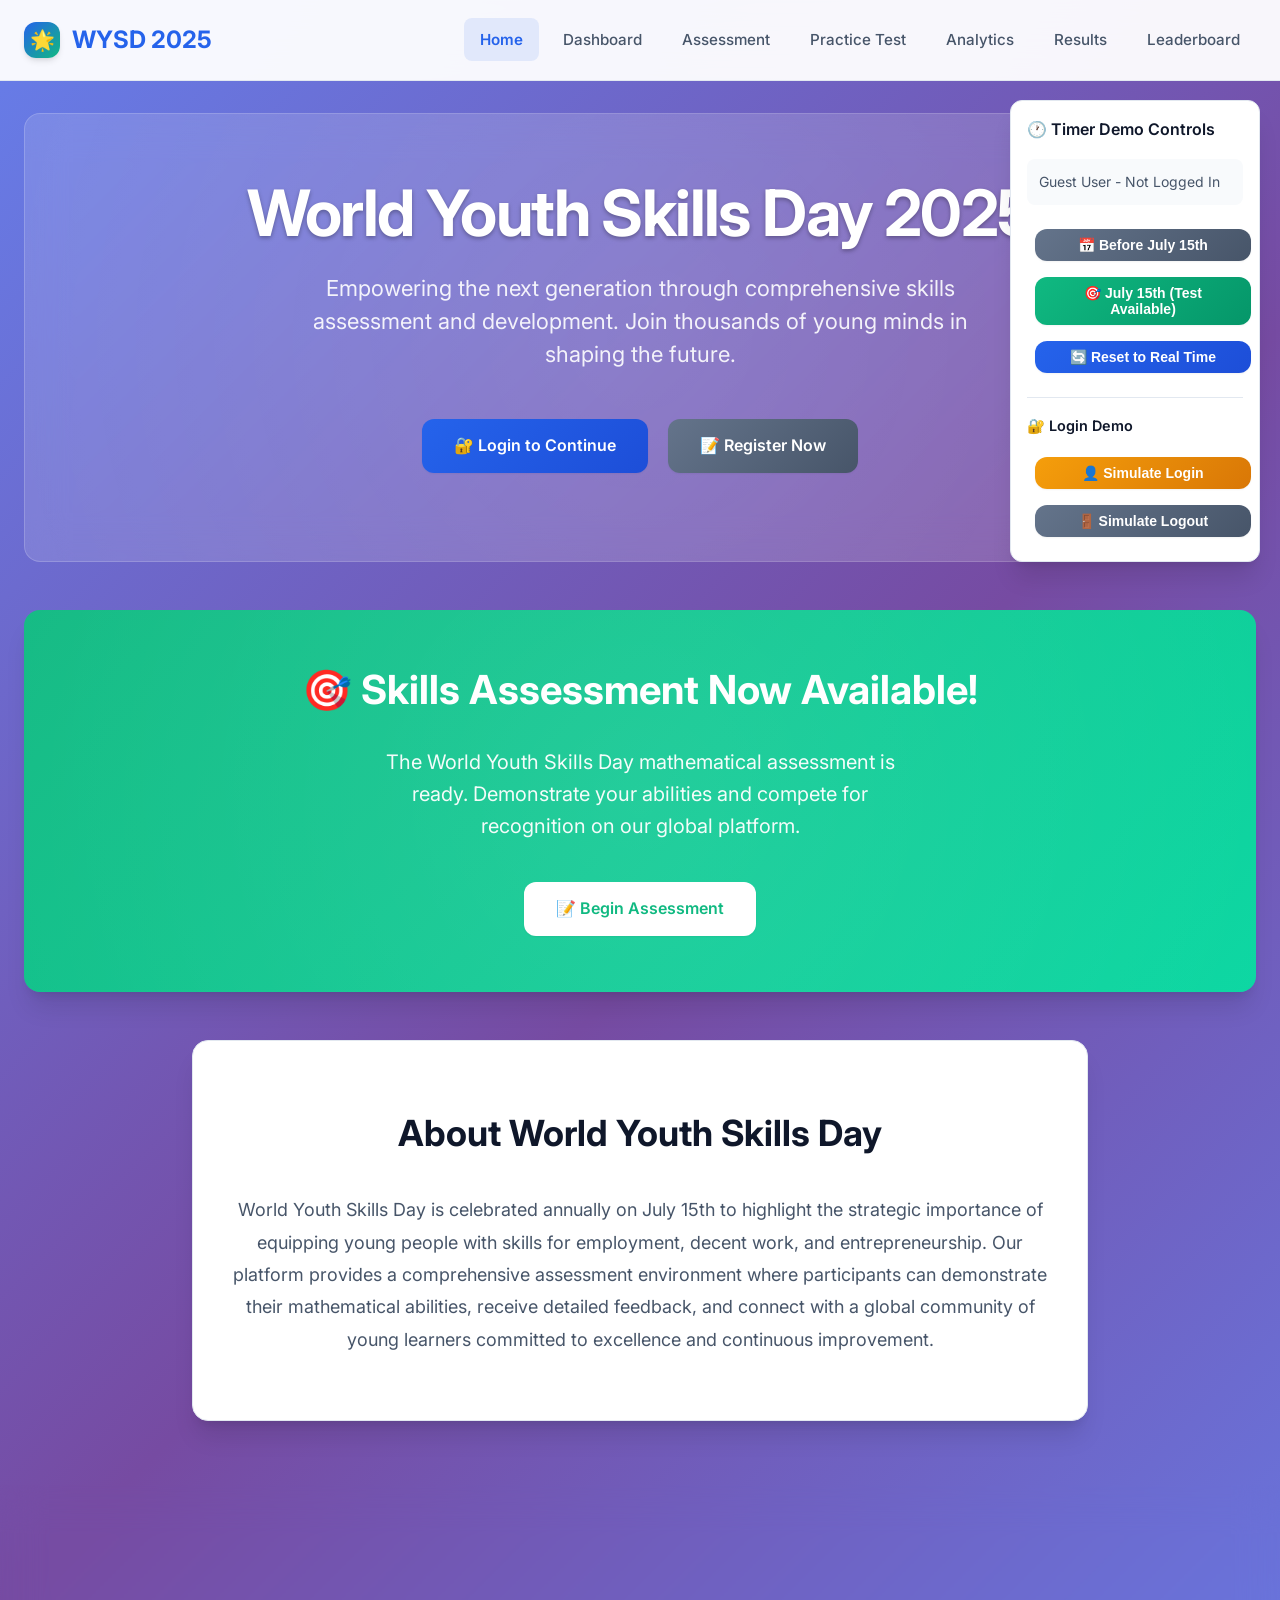
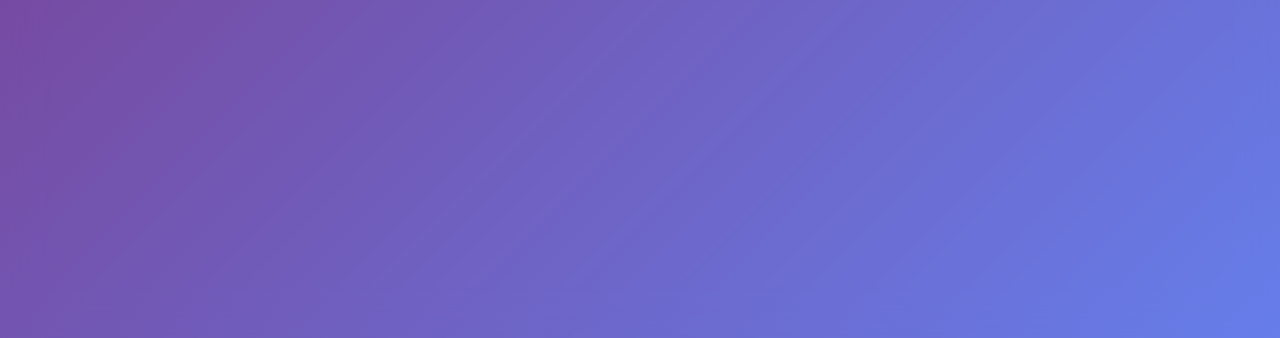
==== commit f7b06971: "added practice test and analytics pages" ====
--- a/index.html
+++ b/index.html
@@ -1052,20 +1052,13 @@
                 <div class="logo-icon">🌟</div>
                 <span>WYSD 2025</span>
             </a>
-
-            <!-- Desktop Navigation -->
-            <ul class="nav-links" id="guestNav" role="menubar">
-                <li role="none"><a href="index.html" class="active" role="menuitem">Home</a></li>
-                <li role="none"><a href="register.html" role="menuitem">Register</a></li>
-                <li role="none"><a href="login.html" role="menuitem">Login</a></li>
-                <li role="none"><a href="leaderboard.html" role="menuitem">Leaderboard</a></li>
-            </ul>
-
-            <!-- User Navigation (Hidden by default) -->
-            <ul class="nav-links hidden" id="userNav" role="menubar">
+            <ul class="nav-links" id="mainNav" role="menubar">
                 <li role="none"><a href="index.html" class="active" role="menuitem">Home</a></li>
                 <li role="none"><a href="dashboard.html" role="menuitem">Dashboard</a></li>
-                <li role="none"><a href="test.html" role="menuitem">Test</a></li>
+                <li role="none"><a href="test.html" role="menuitem">Assessment</a></li>
+                <li role="none"><a href="practice-test.html" role="menuitem">Practice Test</a></li>
+                <li role="none"><a href="analytics.html" role="menuitem">Analytics</a></li>
+                <li role="none"><a href="result.html" role="menuitem">Results</a></li>
                 <li role="none"><a href="leaderboard.html" role="menuitem">Leaderboard</a></li>
             </ul>
 
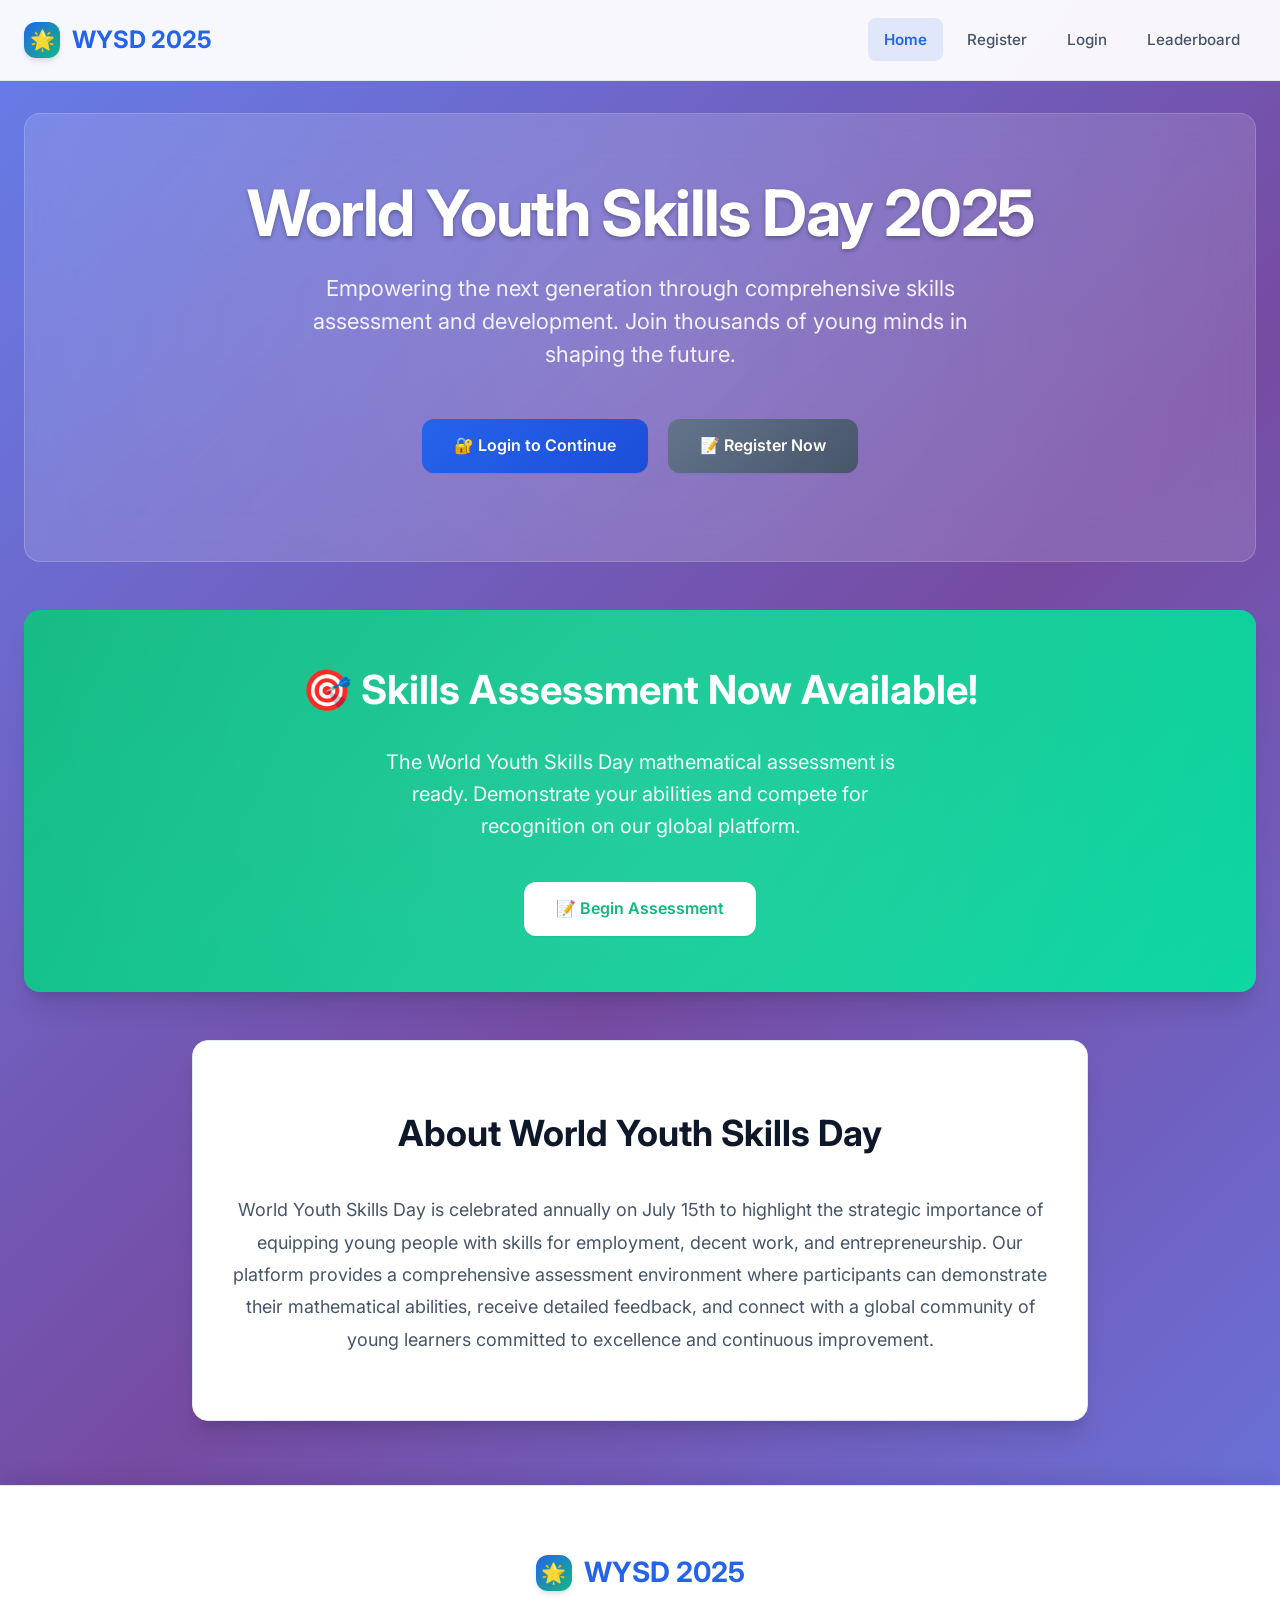
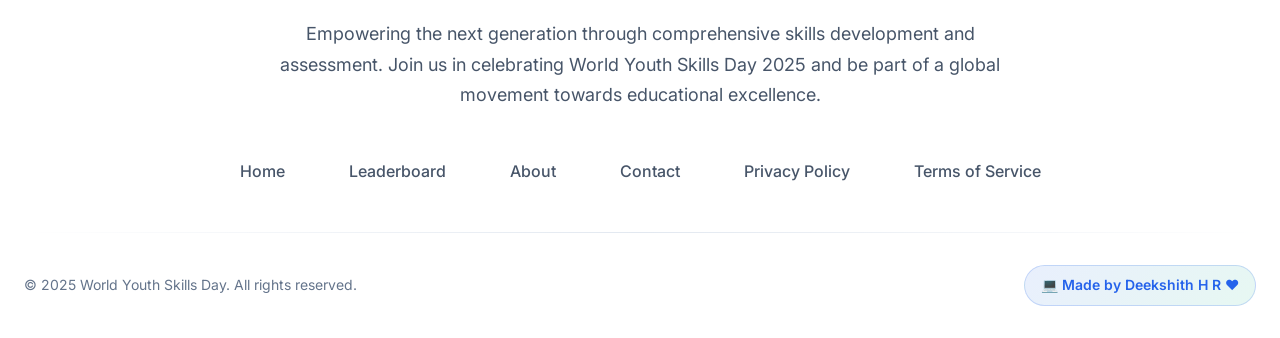
==== commit 29e693db: "added fav icon and changed title" ====
--- a/index.html
+++ b/index.html
@@ -3,7 +3,8 @@
 <head>
     <meta charset="UTF-8">
     <meta name="viewport" content="width=device-width, initial-scale=1.0">
-    <title>World Youth Skills Day 2025 - Empowering Tomorrow's Leaders</title>
+    <title>WYSD 2025</title>
+    <link rel="icon" type="image/x-icon" href="images/wysd-logo.png">
     <meta name="description" content="Join World Youth Skills Day 2025 - A global initiative to test and develop mathematical skills among youth. Participate in our comprehensive assessment program.">
     <link rel="preconnect" href="https://fonts.googleapis.com">
     <link rel="preconnect" href="https://fonts.gstatic.com" crossorigin>
@@ -1052,13 +1053,20 @@
                 <div class="logo-icon">🌟</div>
                 <span>WYSD 2025</span>
             </a>
-            <ul class="nav-links" id="mainNav" role="menubar">
+
+            <!-- Desktop Navigation -->
+            <ul class="nav-links" id="guestNav" role="menubar">
+                <li role="none"><a href="index.html" class="active" role="menuitem">Home</a></li>
+                <li role="none"><a href="register.html" role="menuitem">Register</a></li>
+                <li role="none"><a href="login.html" role="menuitem">Login</a></li>
+                <li role="none"><a href="leaderboard.html" role="menuitem">Leaderboard</a></li>
+            </ul>
+
+            <!-- User Navigation (Hidden by default) -->
+            <ul class="nav-links hidden" id="userNav" role="menubar">
                 <li role="none"><a href="index.html" class="active" role="menuitem">Home</a></li>
                 <li role="none"><a href="dashboard.html" role="menuitem">Dashboard</a></li>
-                <li role="none"><a href="test.html" role="menuitem">Assessment</a></li>
-                <li role="none"><a href="practice-test.html" role="menuitem">Practice Test</a></li>
-                <li role="none"><a href="analytics.html" role="menuitem">Analytics</a></li>
-                <li role="none"><a href="result.html" role="menuitem">Results</a></li>
+                <li role="none"><a href="test.html" role="menuitem">Test</a></li>
                 <li role="none"><a href="leaderboard.html" role="menuitem">Leaderboard</a></li>
             </ul>
 
@@ -1138,7 +1146,7 @@
     </div>
 
     <!-- Demo Controls -->
-    <div class="demo-controls">
+    <!-- <div class="demo-controls">
         <h3>🕐 Timer Demo Controls</h3>
         <div class="demo-status" id="demoStatus">
             Current Status: Loading...
@@ -1162,7 +1170,7 @@
                 🚪 Simulate Logout
             </button>
         </div>
-    </div>
+    </div> -->
 
     <div class="container">
         <!-- Loading State -->
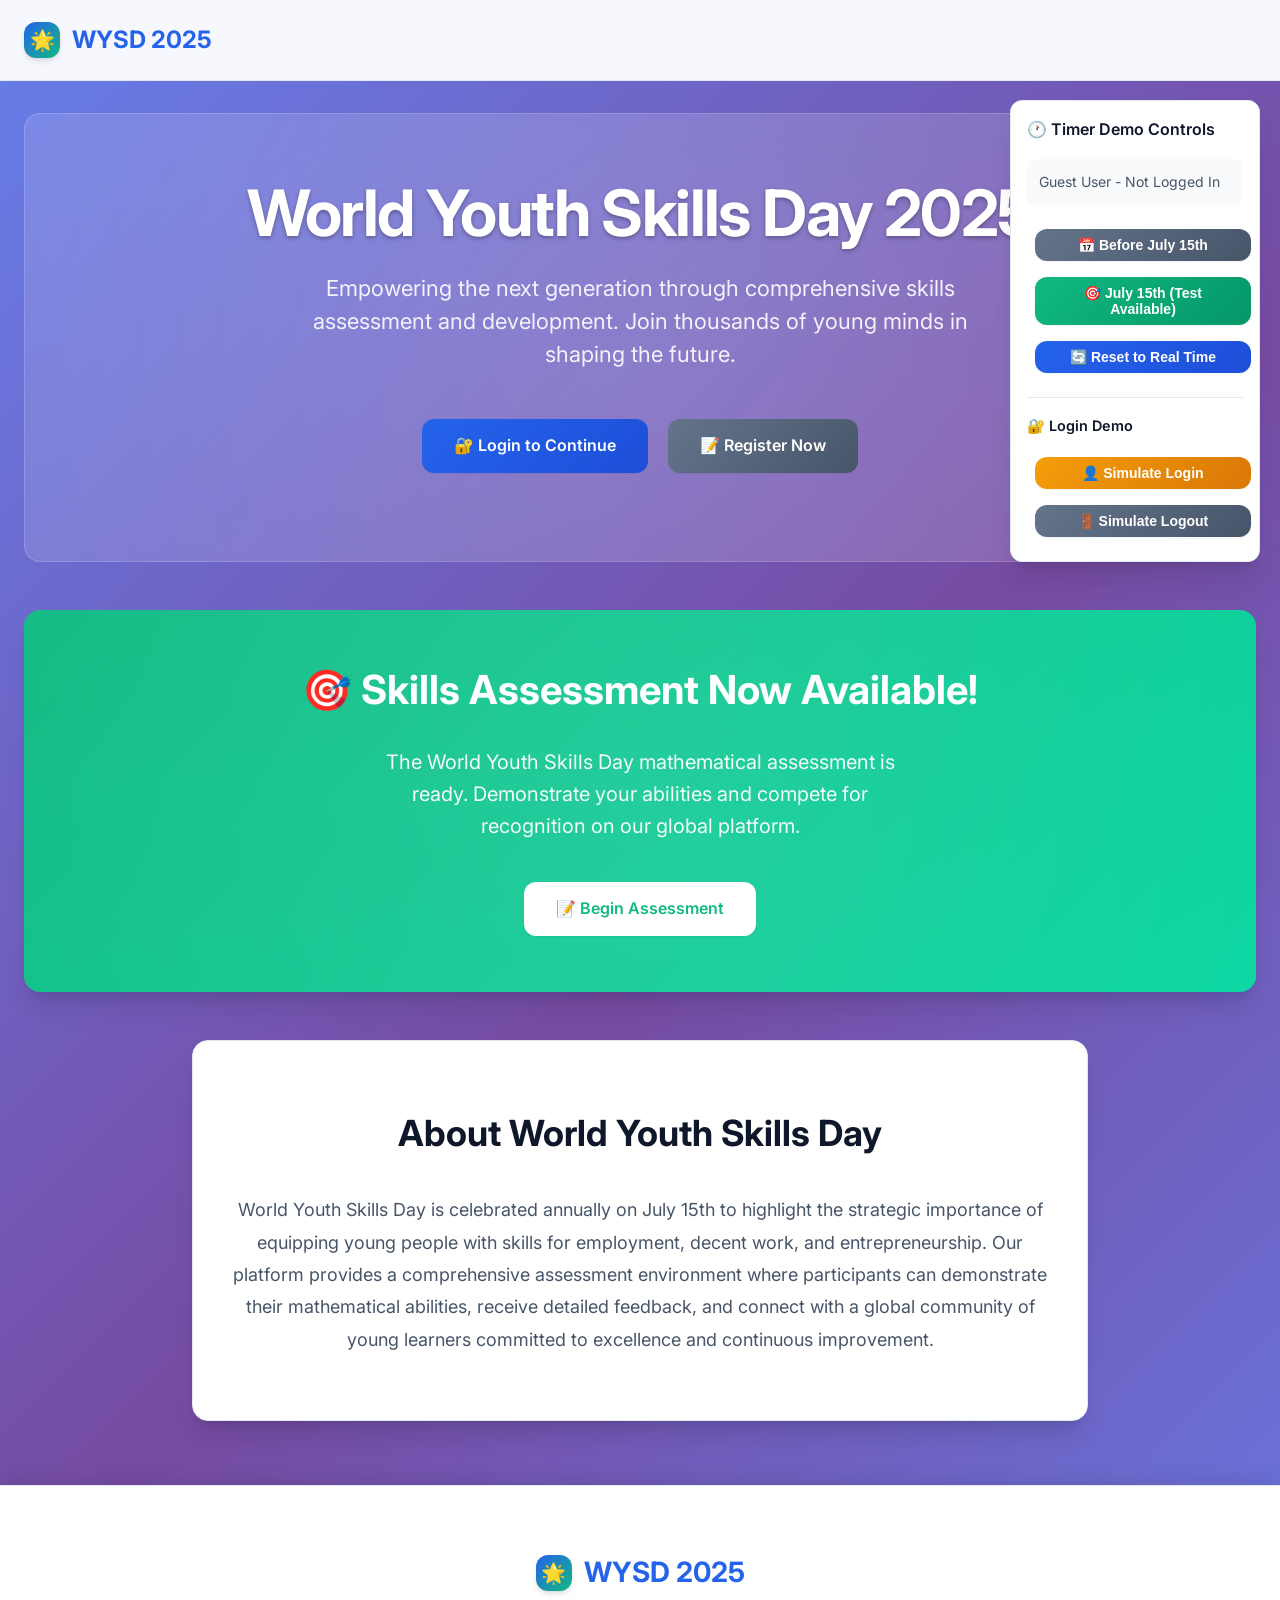
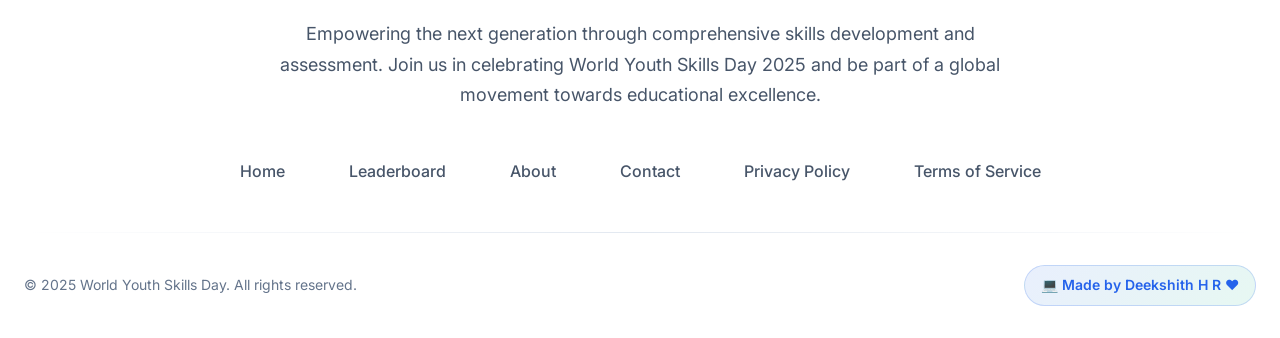
==== commit 55f76ba5: "resolved visual bugs(tab name clipping)" ====
--- a/index.html
+++ b/index.html
@@ -3,8 +3,7 @@
 <head>
     <meta charset="UTF-8">
     <meta name="viewport" content="width=device-width, initial-scale=1.0">
-    <title>WYSD 2025</title>
-    <link rel="icon" type="image/x-icon" href="images/wysd-logo.png">
+    <title>World Youth Skills Day 2025 - Empowering Tomorrow's Leaders</title>
     <meta name="description" content="Join World Youth Skills Day 2025 - A global initiative to test and develop mathematical skills among youth. Participate in our comprehensive assessment program.">
     <link rel="preconnect" href="https://fonts.googleapis.com">
     <link rel="preconnect" href="https://fonts.gstatic.com" crossorigin>
@@ -1055,26 +1054,27 @@
             </a>
 
             <!-- Desktop Navigation -->
-            <ul class="nav-links" id="guestNav" role="menubar">
+            <ul class="nav-links" role="menubar" id="userNav">
+                <li role="none"><a href="index.html" class="active" role="menuitem">Home</a></li>
+                <li role="none"><a href="dashboard.html" role="menuitem">Dashboard</a></li>
+                <li role="none"><a href="test.html" role="menuitem">Assessment</a></li>
+                <li role="none"><a href="practice-test.html" role="menuitem">Practice Test</a></li>
+                <li role="none"><a href="analytics.html" role="menuitem">Analytics</a></li>
+                <li role="none"><a href="leaderboard.html" role="menuitem">Leaderboard</a></li>
+            </ul>
+
+            <!-- Desktop User Info -->
+            <div class="user-info hidden" id="userInfo">
+            <!-- Guest Desktop Navigation (hidden by default) -->
+            <ul class="nav-links hidden" role="menubar" id="guestNav">
                 <li role="none"><a href="index.html" class="active" role="menuitem">Home</a></li>
                 <li role="none"><a href="register.html" role="menuitem">Register</a></li>
                 <li role="none"><a href="login.html" role="menuitem">Login</a></li>
                 <li role="none"><a href="leaderboard.html" role="menuitem">Leaderboard</a></li>
             </ul>
-
-            <!-- User Navigation (Hidden by default) -->
-            <ul class="nav-links hidden" id="userNav" role="menubar">
-                <li role="none"><a href="index.html" class="active" role="menuitem">Home</a></li>
-                <li role="none"><a href="dashboard.html" role="menuitem">Dashboard</a></li>
-                <li role="none"><a href="test.html" role="menuitem">Test</a></li>
-                <li role="none"><a href="leaderboard.html" role="menuitem">Leaderboard</a></li>
-            </ul>
-
-            <!-- Desktop User Info -->
-            <div class="user-info hidden" id="userInfo">
                 <div class="user-avatar" id="userAvatar" aria-label="User Avatar">U</div>
                 <div class="user-details">
-                    <span class="user-name" id="userName">User</span>
+                    <span class="user-name" id="userName">Loading...</span>
                     <span class="user-badge">PARTICIPANT</span>
                 </div>
                 <button class="logout-btn" onclick="logout()" aria-label="Logout">Logout</button>
@@ -1108,7 +1108,7 @@
                 onclick="closeMobileMenu()" 
                 aria-label="Close navigation menu"
             >
-                ×
+                
             </button>
         </div>
         
@@ -1146,7 +1146,7 @@
     </div>
 
     <!-- Demo Controls -->
-    <!-- <div class="demo-controls">
+    <div class="demo-controls">
         <h3>🕐 Timer Demo Controls</h3>
         <div class="demo-status" id="demoStatus">
             Current Status: Loading...
@@ -1170,7 +1170,7 @@
                 🚪 Simulate Logout
             </button>
         </div>
-    </div> -->
+    </div>
 
     <div class="container">
         <!-- Loading State -->
@@ -1510,7 +1510,7 @@
                 elements.mobileUserSection?.classList.remove('hidden');
                 
                 // Update user info
-                const displayName = user.name || user.email || 'User';
+                const displayName = user.name || user.email || 'User'; // already prefers name, keep as is
                 if (elements.userName) {
                     elements.userName.textContent = displayName;
                 }
